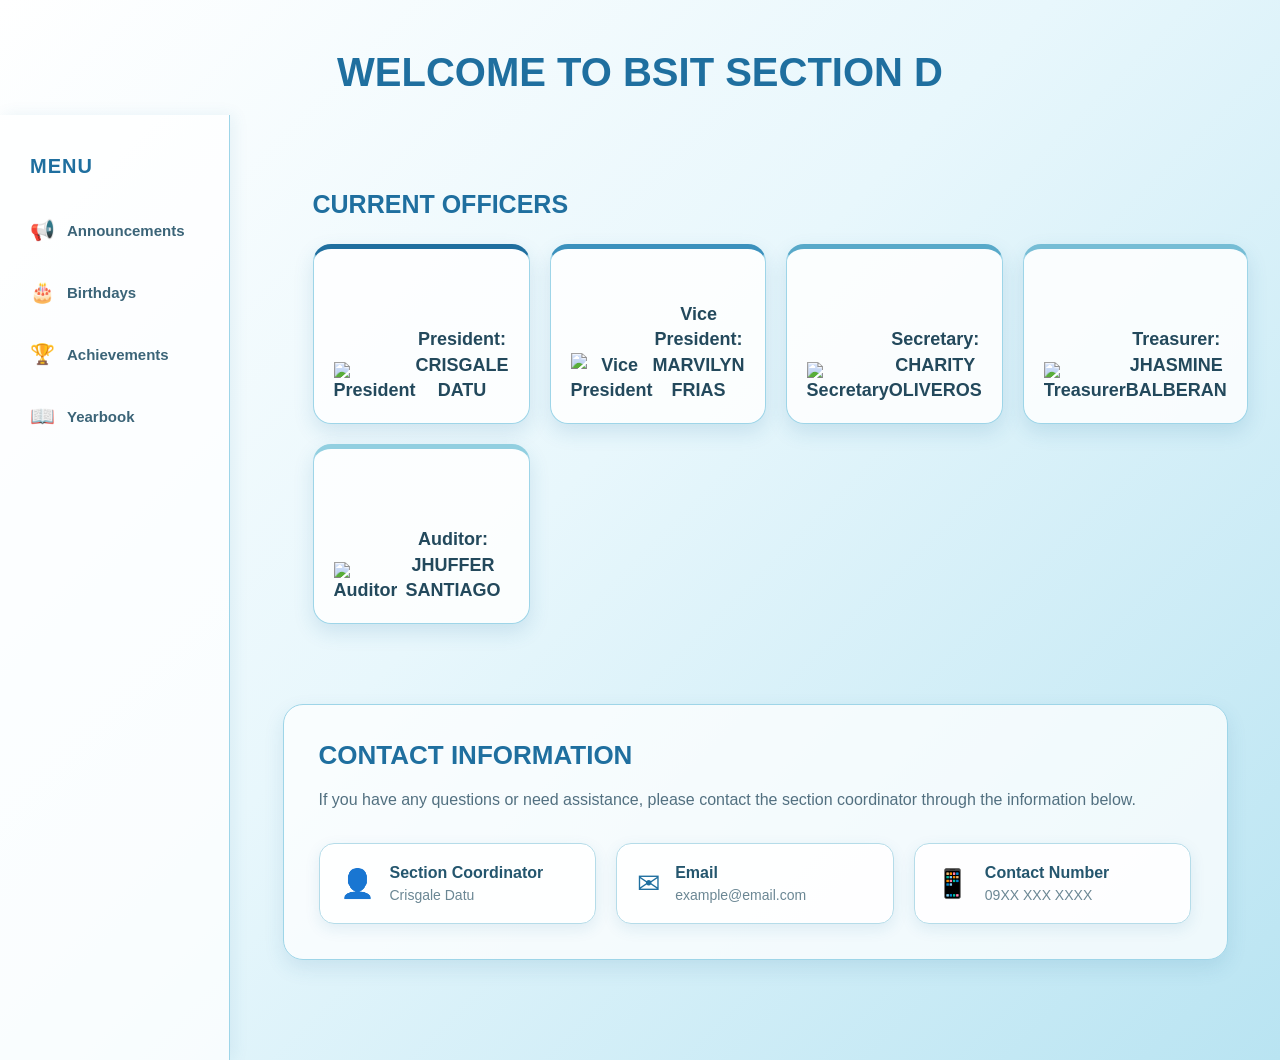
==== index.html @ aa1c69f5 "Add files via upload" ====
<!DOCTYPE html>
<head>
    <title>BSIT SECTION </title>
    <link rel="stylesheet" href="bsit.css">
</head>

<body>
    <h1>WELCOME TO BSIT SECTION D</h1>
    <div class="layout">

    <aside class="sidebar">

        <h2>MENU</h2>

        <a href="announcements.html">
            <span>📢</span>
            Announcements
           
        </a>

        <a href="birthdays.html">
            <span>🎂</span>
            Birthdays
        </a>

        <a href="achievement.html">
            <span>🏆</span>
            Achievements
        </a>

        <a href="yearbook.html">
            <span>📖</span>
            Yearbook
        </a>

    </aside>

    
    <main class = "main-content">

    
    <div class = "container">
        <div class = "row">
            <div class = "officers">
                <h2>CURRENT OFFICERS</h2>
                
                    <h1 class="pres">
    <img src="pres.jpg" alt="President">
    President: CRISGALE DATU
</h1>

<h1 class="vice">
    <img src="vp.jpg" alt="Vice President">
    Vice President: MARVILYN FRIAS
</h1>

<h1 class="sec">
    <img src="sec.jpg" alt="Secretary">
    Secretary: CHARITY OLIVEROS
</h1>

<h1 class="tre">
    <img src="tre.jpg" alt="Treasurer">
    Treasurer: JHASMINE BALBERAN
</h1>

<h1 class="aud">
    <img src="aud.jpg" alt="Auditor">
    Auditor: JHUFFER SANTIAGO
</h1>
            </div>
            <div class="info">
    <h2>CONTACT INFORMATION</h2>

    <p class="info-description">
        If you have any questions or need assistance, please contact
        the section coordinator through the information below.
    </p>

    <div class="contact-card">
        <div class="contact-item">
            <span class="contact-icon">👤</span>
            <div>
                <h3>Section Coordinator</h3>
                <p>Crisgale Datu</p>
            </div>
        </div>

        <div class="contact-item">
            <span class="contact-icon">✉</span>
            <div>
                <h3>Email</h3>
                <p>example@email.com</p>
            </div>
        </div>

        <div class="contact-item">
            <span class="contact-icon">📱</span>
            <div>
                <h3>Contact Number</h3>
                <p>09XX XXX XXXX</p>
            </div>
        </div>
    </div>
</div>
        </div>
    </div>
    </main>
</body>
</html>
---- bsit.css ----
/* =========================
   MAIN PAGE
========================= */

body {
    margin: 0;
    font-family: Arial, Helvetica, sans-serif;

    background: linear-gradient(
        135deg,
        #ffffff 0%,
        #e8f7fc 45%,
        #b9e4f2 100%
    );

    color: #1e3a4c;
}


/* =========================
   MAIN TITLE
========================= */

h1 {
    text-align: center;
    color: #1f6f9f;
    font-size: 40px;
    margin-top: 50px;
    margin-bottom: 20px;
}


/* =========================
   OFFICERS SECTION
========================= */

.officers {
    width: 90%;
    max-width: 1120px;
    margin: 45px auto;
    padding: 30px;

    box-sizing: border-box;

    display: grid;
    grid-template-columns: repeat(4, 1fr);
    gap: 20px;
}


/* Section title */

.officers h2 {
    grid-column: 1 / -1;

    color: #1f6f9f;
    font-size: 25px;
    margin: 0 0 5px 0;
    font-weight: 600;
}


/* Officer cards */

.officers h1 {
    margin: 0;
    min-height: 180px;

    display: flex;
    align-items: flex-end;

    padding: 20px;

    box-sizing: border-box;

    background: rgba(255, 255, 255, 0.85);

    border: 1px solid #9ed5e8;
    border-radius: 18px;

    color: #23495c;
    font-size: 18px;
    font-weight: 600;
    line-height: 1.4;

    box-shadow: 0 8px 20px rgba(31, 111, 159, 0.15);

    transition: 0.3s;
}


/* Officer hover */

.officers h1:hover {
    transform: translateY(-6px);

    background: #ffffff;

    box-shadow: 0 12px 25px rgba(31, 111, 159, 0.25);
}


/* Officer accents */

.officers .pres {
    border-top: 5px solid #1f6f9f;
}

.officers .vice {
    border-top: 5px solid #3b91bd;
}

.officers .sec {
    border-top: 5px solid #58a9c9;
}

.officers .tre {
    border-top: 5px solid #76bdd5;
}

.officers .aud {
    border-top: 5px solid #91cfe0;
}


/* =========================
   INFORMATION SECTION
========================= */

.info {
    width: 90%;
    max-width: 1120px;
    margin: 50px auto;
    padding: 35px;

    box-sizing: border-box;

    background: rgba(255, 255, 255, 0.75);

    border: 1px solid #9ed5e8;
    border-radius: 20px;

    box-shadow: 0 8px 20px rgba(31, 111, 159, 0.12);
}


/* Info title */

.info h2 {
    margin: 0 0 15px;

    color: #1f6f9f;

    font-size: 26px;
    font-weight: 600;
}


/* Description */

.info-description {
    color: #527080;

    font-size: 16px;
    line-height: 1.6;

    margin-bottom: 30px;
}


/* =========================
   CONTACT CARDS
========================= */

.contact-card {
    display: grid;

    grid-template-columns: repeat(3, 1fr);

    gap: 20px;
}


/* Individual contact */

.contact-item {
    display: flex;
    align-items: center;

    gap: 15px;

    padding: 20px;

    background: rgba(255, 255, 255, 0.9);

    border: 1px solid #b5dce9;

    border-radius: 15px;

    box-shadow: 0 5px 15px rgba(31, 111, 159, 0.1);

    transition: 0.3s;
}


/* Contact hover */

.contact-item:hover {
    transform: translateY(-5px);

    background: #ffffff;

    border-color: #6db7d2;

    box-shadow: 0 10px 20px rgba(31, 111, 159, 0.18);
}


/* Icons */

.contact-icon {
    font-size: 28px;

    color: #1f6f9f;
}


/* Contact heading */

.contact-item h3 {
    margin: 0 0 5px;

    color: #24566e;

    font-size: 16px;
}


/* Contact information */

.contact-item p {
    margin: 0;

    color: #6b8794;

    font-size: 14px;
}


/* =========================
   RESPONSIVE DESIGN
========================= */

@media (max-width: 900px) {

    .officers {
        grid-template-columns: repeat(2, 1fr);
    }

    .contact-card {
        grid-template-columns: 1fr;
    }
}


@media (max-width: 600px) {

    h1 {
        font-size: 30px;
    }

    .officers {
        grid-template-columns: 1fr;
        width: 95%;
        padding: 15px;
    }

    .info {
        width: 95%;
        padding: 25px;
    }

}
/* =========================
   PAGE LAYOUT
========================= */

.layout {
    display: flex;
    min-height: 100vh;
}


/* =========================
   SIDEBAR
========================= */

.sidebar {
    width: 230px;
    min-height: 100vh;

    position: sticky;
    top: 0;

    padding: 30px 15px;

    box-sizing: border-box;

    background: rgba(255, 255, 255, 0.75);

    border-right: 1px solid #9ed5e8;

    box-shadow: 4px 0 15px rgba(31, 111, 159, 0.08);
}


/* Sidebar title */

.sidebar h2 {
    color: #1f6f9f;

    font-size: 20px;

    margin: 10px 15px 25px;

    letter-spacing: 1px;
}


/* Sidebar links */

.sidebar a {
    display: flex;
    align-items: center;

    gap: 12px;

    padding: 15px;

    margin-bottom: 8px;

    text-decoration: none;

    color: #3b6478;

    font-size: 15px;
    font-weight: 600;

    border-radius: 12px;

    transition: 0.3s;
}


/* Icons */

.sidebar a span {
    font-size: 20px;
}


/* Hover */

.sidebar a:hover {
    background: #dff3fa;

    color: #1f6f9f;

    transform: translateX(5px);
}


/* Active-style appearance */

.sidebar a:focus {
    background: #ccecf6;
    color: #1f6f9f;
}


/* =========================
   MAIN CONTENT
========================= */

.main-content {
    flex: 1;

    min-width: 0;

    padding-bottom: 50px;
}
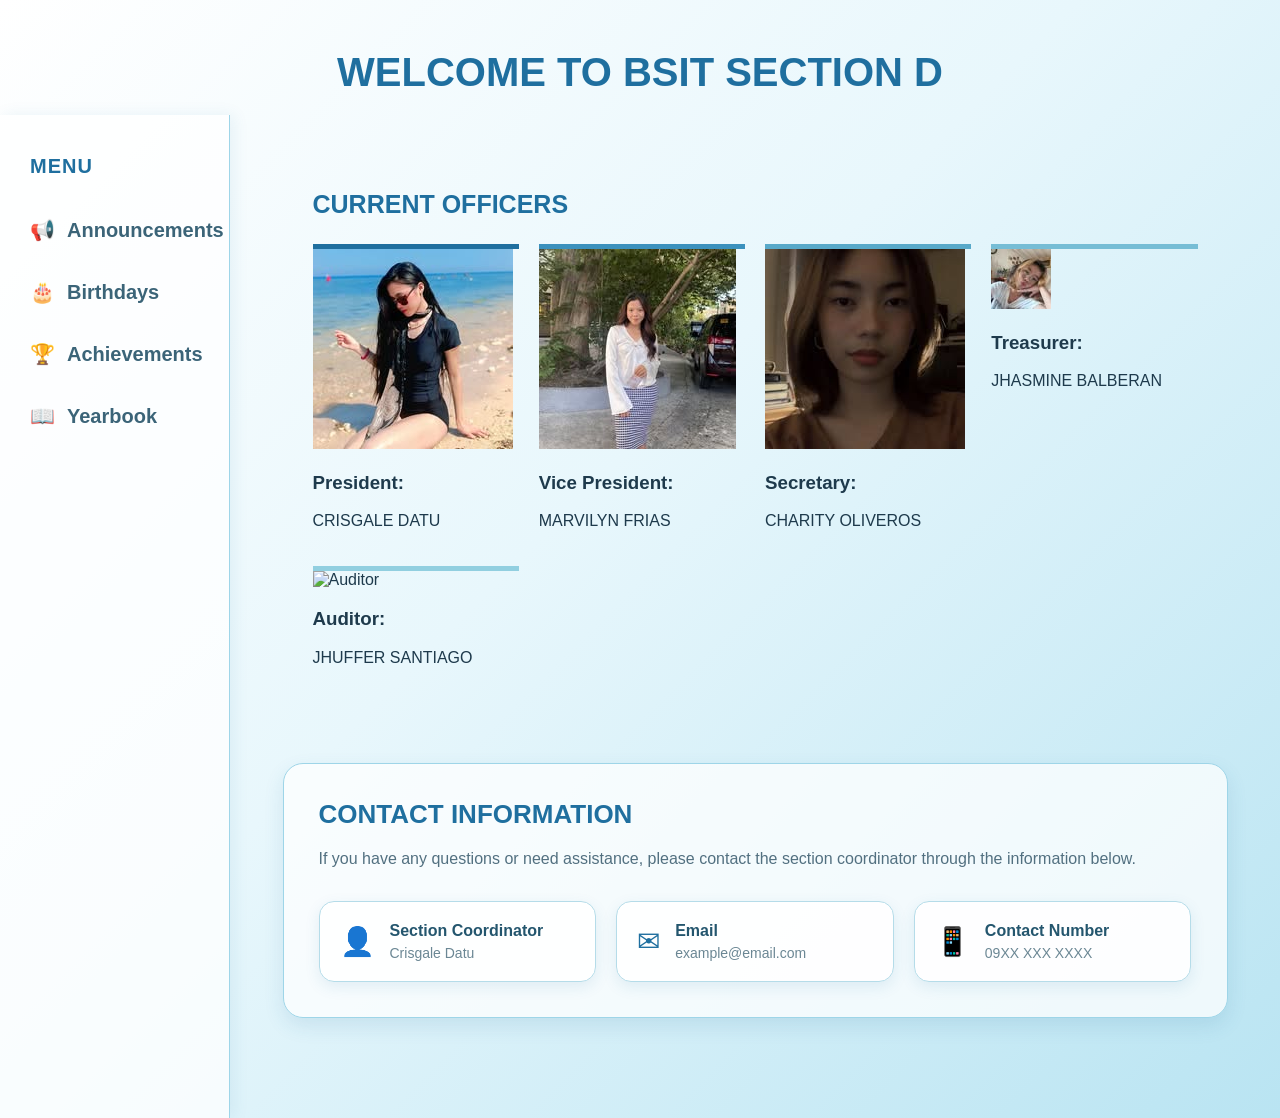
==== commit bf84e9ef: "Update index.html" ====
--- a/index.html
+++ b/index.html
@@ -1,111 +1,179 @@
 <!DOCTYPE html>
+<html lang="en">
 <head>
-    <title>BSIT SECTION </title>
+    <meta charset="UTF-8">
+    <meta name="viewport" content="width=device-width, initial-scale=1.0">
+
+    <title>BSIT Section D</title>
+
     <link rel="stylesheet" href="bsit.css">
 </head>
 
 <body>
-    <h1>WELCOME TO BSIT SECTION D</h1>
+
+    <!-- PAGE TITLE -->
+    <header class="page-header">
+        <h1>WELCOME TO BSIT SECTION D</h1>
+    </header>
+
+
+    <!-- MAIN LAYOUT -->
     <div class="layout">
 
-    <aside class="sidebar">
-
-        <h2>MENU</h2>
-
-        <a href="announcements.html">
-            <span>📢</span>
-            Announcements
-           
-        </a>
-
-        <a href="birthdays.html">
-            <span>🎂</span>
-            Birthdays
-        </a>
-
-        <a href="achievement.html">
-            <span>🏆</span>
-            Achievements
-        </a>
-
-        <a href="yearbook.html">
-            <span>📖</span>
-            Yearbook
-        </a>
-
-    </aside>
-
-    
-    <main class = "main-content">
-
-    
-    <div class = "container">
-        <div class = "row">
-            <div class = "officers">
+        <!-- SIDEBAR -->
+        <aside class="sidebar">
+
+            <h2>MENU</h2>
+
+            <a href="announcements.html">
+                <span>📢</span>
+                <span>Announcements</span>
+            </a>
+
+            <a href="birthdays.html">
+                <span>🎂</span>
+                <span>Birthdays</span>
+            </a>
+
+            <a href="achievement.html">
+                <span>🏆</span>
+                <span>Achievements</span>
+            </a>
+
+            <a href="yearbook.html">
+                <span>📖</span>
+                <span>Yearbook</span>
+            </a>
+
+        </aside>
+
+
+        <!-- MAIN CONTENT -->
+        <main class="main-content">
+
+            <!-- OFFICERS -->
+            <section class="officers">
+
                 <h2>CURRENT OFFICERS</h2>
-                
-                    <h1 class="pres">
-    <img src="pres.jpg" alt="President">
-    President: CRISGALE DATU
-</h1>
-
-<h1 class="vice">
-    <img src="vp.jpg" alt="Vice President">
-    Vice President: MARVILYN FRIAS
-</h1>
-
-<h1 class="sec">
-    <img src="sec.jpg" alt="Secretary">
-    Secretary: CHARITY OLIVEROS
-</h1>
-
-<h1 class="tre">
-    <img src="tre.jpg" alt="Treasurer">
-    Treasurer: JHASMINE BALBERAN
-</h1>
-
-<h1 class="aud">
-    <img src="aud.jpg" alt="Auditor">
-    Auditor: JHUFFER SANTIAGO
-</h1>
-            </div>
-            <div class="info">
-    <h2>CONTACT INFORMATION</h2>
-
-    <p class="info-description">
-        If you have any questions or need assistance, please contact
-        the section coordinator through the information below.
-    </p>
-
-    <div class="contact-card">
-        <div class="contact-item">
-            <span class="contact-icon">👤</span>
-            <div>
-                <h3>Section Coordinator</h3>
-                <p>Crisgale Datu</p>
-            </div>
-        </div>
-
-        <div class="contact-item">
-            <span class="contact-icon">✉</span>
-            <div>
-                <h3>Email</h3>
-                <p>example@email.com</p>
-            </div>
-        </div>
-
-        <div class="contact-item">
-            <span class="contact-icon">📱</span>
-            <div>
-                <h3>Contact Number</h3>
-                <p>09XX XXX XXXX</p>
-            </div>
-        </div>
+
+
+                <!-- PRESIDENT -->
+                <div class="officer-card pres">
+
+                    <img src="pres.jpg" alt="President">
+
+                    <h3>President:</h3>
+                    <p>CRISGALE DATU</p>
+
+                </div>
+
+
+                <!-- VICE PRESIDENT -->
+                <div class="officer-card vice">
+
+                    <img src="vp.jpg" alt="Vice President">
+
+                    <h3>Vice President:</h3>
+                    <p>MARVILYN FRIAS</p>
+
+                </div>
+
+
+                <!-- SECRETARY -->
+                <div class="officer-card sec">
+
+                    <img src="sec.jpg" alt="Secretary">
+
+                    <h3>Secretary:</h3>
+                    <p>CHARITY OLIVEROS</p>
+
+                </div>
+
+
+                <!-- TREASURER -->
+                <div class="officer-card tre">
+
+                    <img src="tre.jpg" alt="Treasurer">
+
+                    <h3>Treasurer:</h3>
+                    <p>JHASMINE BALBERAN</p>
+
+                </div>
+
+
+                <!-- AUDITOR -->
+                <div class="officer-card aud">
+
+                    <img src="aud.jpg" alt="Auditor">
+
+                    <h3>Auditor:</h3>
+                    <p>JHUFFER SANTIAGO</p>
+
+                </div>
+
+            </section>
+
+
+            <!-- CONTACT INFORMATION -->
+            <section class="info">
+
+                <h2>CONTACT INFORMATION</h2>
+
+                <p class="info-description">
+                    If you have any questions or need assistance,
+                    please contact the section coordinator through
+                    the information below.
+                </p>
+
+
+                <div class="contact-card">
+
+                    <!-- COORDINATOR -->
+                    <div class="contact-item">
+
+                        <span class="contact-icon">👤</span>
+
+                        <div>
+                            <h3>Section Coordinator</h3>
+                            <p>Crisgale Datu</p>
+                        </div>
+
+                    </div>
+
+
+                    <!-- EMAIL -->
+                    <div class="contact-item">
+
+                        <span class="contact-icon">✉</span>
+
+                        <div>
+                            <h3>Email</h3>
+                            <p>example@email.com</p>
+                        </div>
+
+                    </div>
+
+
+                    <!-- PHONE -->
+                    <div class="contact-item">
+
+                        <span class="contact-icon">📱</span>
+
+                        <div>
+                            <h3>Contact Number</h3>
+                            <p>09XX XXX XXXX</p>
+                        </div>
+
+                    </div>
+
+                </div>
+
+            </section>
+
+        </main>
+
     </div>
-</div>
-        </div>
-    </div>
-    </main>
+
 </body>
 </html>
 
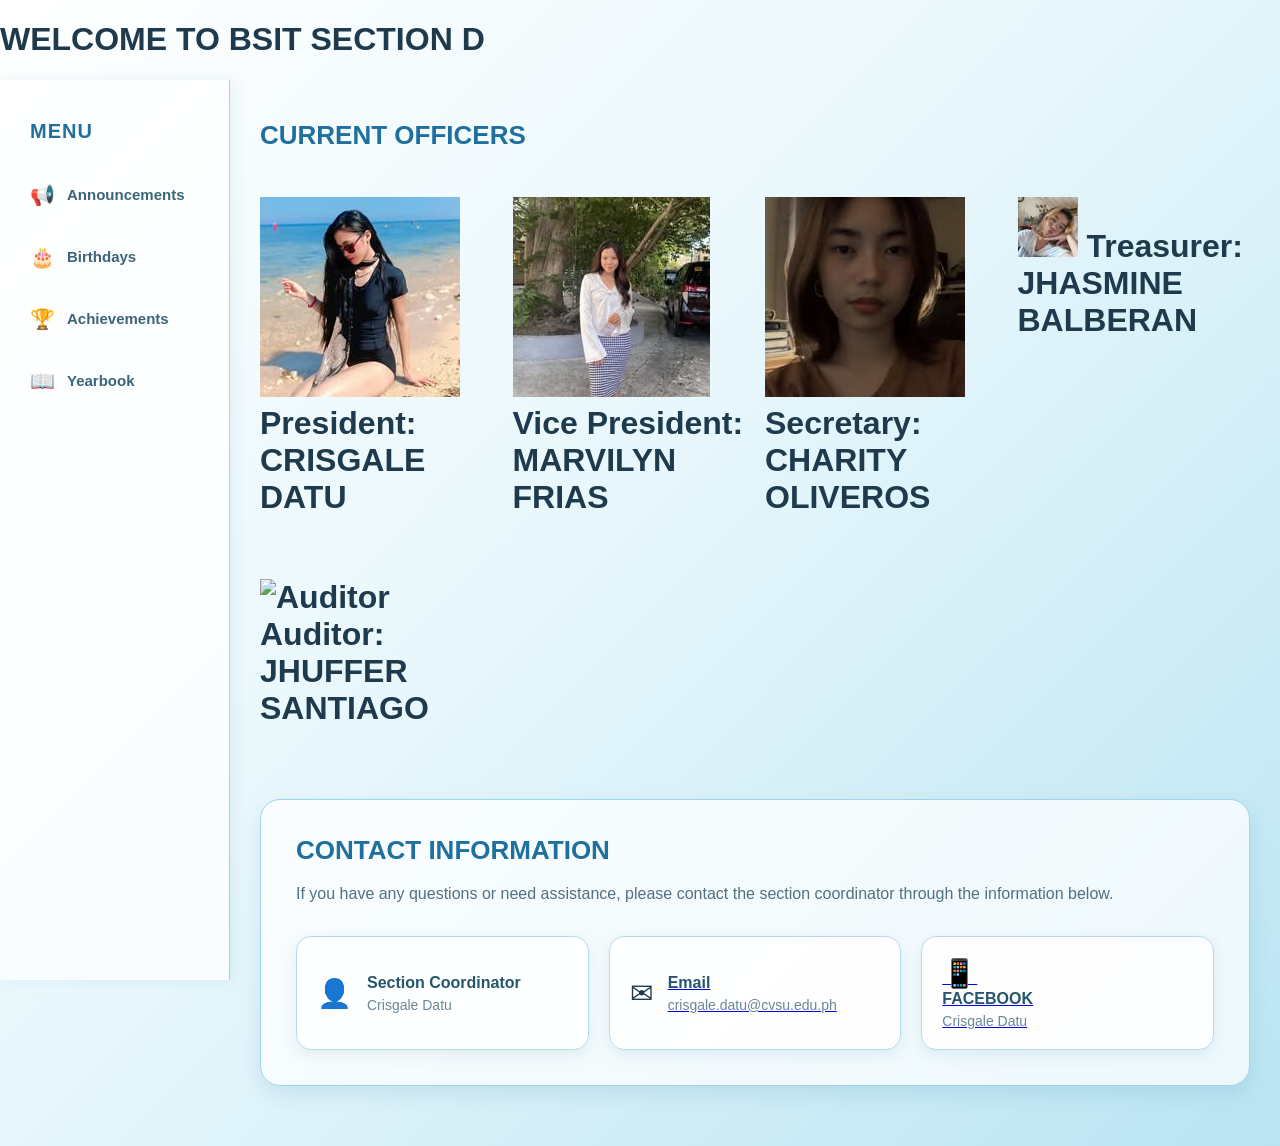
==== commit 42aad9de: "Refactor index.html and update officer information Refactored HTML structure and updated officer det" ====
--- a/index.html
+++ b/index.html
@@ -1,179 +1,115 @@
 <!DOCTYPE html>
-<html lang="en">
 <head>
-    <meta charset="UTF-8">
-    <meta name="viewport" content="width=device-width, initial-scale=1.0">
-
-    <title>BSIT Section D</title>
-
+    <title>BSIT SECTION </title>
     <link rel="stylesheet" href="bsit.css">
 </head>
 
 <body>
-
-    <!-- PAGE TITLE -->
-    <header class="page-header">
-        <h1>WELCOME TO BSIT SECTION D</h1>
-    </header>
-
-
-    <!-- MAIN LAYOUT -->
+    <h1>WELCOME TO BSIT SECTION D</h1>
     <div class="layout">
 
-        <!-- SIDEBAR -->
-        <aside class="sidebar">
+    <aside class="sidebar">
 
-            <h2>MENU</h2>
+        <h2>MENU</h2>
 
-            <a href="announcements.html">
-                <span>📢</span>
-                <span>Announcements</span>
-            </a>
+        <a href="announcements.html">
+            <span>📢</span>
+            Announcements
+           
+        </a>
 
-            <a href="birthdays.html">
-                <span>🎂</span>
-                <span>Birthdays</span>
-            </a>
+        <a href="birthdays.html">
+            <span>🎂</span>
+            Birthdays
+        </a>
 
-            <a href="achievement.html">
-                <span>🏆</span>
-                <span>Achievements</span>
-            </a>
+        <a href="achievement.html">
+            <span>🏆</span>
+            Achievements
+        </a>
 
-            <a href="yearbook.html">
-                <span>📖</span>
-                <span>Yearbook</span>
-            </a>
+        <a href="yearbook.html">
+            <span>📖</span>
+            Yearbook
+        </a>
 
-        </aside>
+    </aside>
 
+    
+    <main class = "main-content">
 
-        <!-- MAIN CONTENT -->
-        <main class="main-content">
+    
+    <div class = "container">
+        <div class = "row">
+            <div class = "officers">
+                <h2>CURRENT OFFICERS</h2>
+                
+                    <h1 class="pres">
+    <img src="pres.jpg" alt="President">
+    President: CRISGALE DATU
+</h1>
 
-            <!-- OFFICERS -->
-            <section class="officers">
+<h1 class="vice">
+    <img src="vp.jpg" alt="Vice President">
+    Vice President: MARVILYN FRIAS
+</h1>
 
-                <h2>CURRENT OFFICERS</h2>
+<h1 class="sec">
+    <img src="sec.jpg" alt="Secretary">
+    Secretary: CHARITY OLIVEROS
+</h1>
 
+<h1 class="tre">
+    <img src="tre.jpg" alt="Treasurer">
+    Treasurer: JHASMINE BALBERAN
+</h1>
 
-                <!-- PRESIDENT -->
-                <div class="officer-card pres">
+<h1 class="aud">
+    <img src="aud.jpg" alt="Auditor">
+    Auditor: JHUFFER SANTIAGO
+</h1>
+            </div>
+            <div class="info">
+    <h2>CONTACT INFORMATION</h2>
 
-                    <img src="pres.jpg" alt="President">
+    <p class="info-description">
+        If you have any questions or need assistance, please contact
+        the section coordinator through the information below.
+    </p>
 
-                    <h3>President:</h3>
-                    <p>CRISGALE DATU</p>
+    <div class="contact-card">
+        <div class="contact-item">
+            <span class="contact-icon">👤</span>
+            <div>
+                <h3>Section Coordinator</h3>
+                <p>Crisgale Datu</p>
+            </div>
+        </div>
 
-                </div>
+        <div class="contact-item">
+            <span class="contact-icon">✉</span>
+            <a href="mailto:crisgale.datu@cvsu.edu.ph">
+            <div>
+                <h3>Email</h3>
+                <p>crisgale.datu@cvsu.edu.ph</p>
+            </div>
+        </a>
+        </div>
 
-
-                <!-- VICE PRESIDENT -->
-                <div class="officer-card vice">
-
-                    <img src="vp.jpg" alt="Vice President">
-
-                    <h3>Vice President:</h3>
-                    <p>MARVILYN FRIAS</p>
-
-                </div>
-
-
-                <!-- SECRETARY -->
-                <div class="officer-card sec">
-
-                    <img src="sec.jpg" alt="Secretary">
-
-                    <h3>Secretary:</h3>
-                    <p>CHARITY OLIVEROS</p>
-
-                </div>
-
-
-                <!-- TREASURER -->
-                <div class="officer-card tre">
-
-                    <img src="tre.jpg" alt="Treasurer">
-
-                    <h3>Treasurer:</h3>
-                    <p>JHASMINE BALBERAN</p>
-
-                </div>
-
-
-                <!-- AUDITOR -->
-                <div class="officer-card aud">
-
-                    <img src="aud.jpg" alt="Auditor">
-
-                    <h3>Auditor:</h3>
-                    <p>JHUFFER SANTIAGO</p>
-
-                </div>
-
-            </section>
-
-
-            <!-- CONTACT INFORMATION -->
-            <section class="info">
-
-                <h2>CONTACT INFORMATION</h2>
-
-                <p class="info-description">
-                    If you have any questions or need assistance,
-                    please contact the section coordinator through
-                    the information below.
-                </p>
-
-
-                <div class="contact-card">
-
-                    <!-- COORDINATOR -->
-                    <div class="contact-item">
-
-                        <span class="contact-icon">👤</span>
-
-                        <div>
-                            <h3>Section Coordinator</h3>
-                            <p>Crisgale Datu</p>
-                        </div>
-
-                    </div>
-
-
-                    <!-- EMAIL -->
-                    <div class="contact-item">
-
-                        <span class="contact-icon">✉</span>
-
-                        <div>
-                            <h3>Email</h3>
-                            <p>example@email.com</p>
-                        </div>
-
-                    </div>
-
-
-                    <!-- PHONE -->
-                    <div class="contact-item">
-
-                        <span class="contact-icon">📱</span>
-
-                        <div>
-                            <h3>Contact Number</h3>
-                            <p>09XX XXX XXXX</p>
-                        </div>
-
-                    </div>
-
-                </div>
-
-            </section>
-
-        </main>
-
+        <div class="contact-item" >
+            <a href="https://www.facebook.com/crisgale.datu">
+            <span class="contact-icon">📱</span>
+            <div>
+                <h3>FACEBOOK</h3>
+                <p>Crisgale Datu</p>
+            </div>
+        </a>
+        </div>
     </div>
-
+</div>
+        </div>
+    </div>
+    </main>
 </body>
 </html>
 
--- a/bsit.css
+++ b/bsit.css
@@ -1,9 +1,18 @@
-/* =========================
-   MAIN PAGE
-========================= */
+/* ========================================
+   RESET
+======================================== */
+
+* {
+    box-sizing: border-box;
+}
+
+html {
+    scroll-behavior: smooth;
+}
 
 body {
     margin: 0;
+
     font-family: Arial, Helvetica, sans-serif;
 
     background: linear-gradient(
@@ -14,130 +23,321 @@
     );
 
     color: #1e3a4c;
-}
-
-
-/* =========================
-   MAIN TITLE
-========================= */
-
-h1 {
+
+    min-height: 100vh;
+}
+
+
+/* ========================================
+   PAGE HEADER
+======================================== */
+
+.page-header {
+    width: 100%;
+
+    padding: 35px 20px 20px;
+
     text-align: center;
+}
+
+.page-header h1 {
+    margin: 0;
+
     color: #1f6f9f;
-    font-size: 40px;
-    margin-top: 50px;
-    margin-bottom: 20px;
-}
-
-
-/* =========================
-   OFFICERS SECTION
-========================= */
+
+    font-size: clamp(28px, 4vw, 40px);
+
+    font-weight: 700;
+
+    line-height: 1.2;
+}
+
+
+/* ========================================
+   MAIN LAYOUT
+======================================== */
+
+.layout {
+    display: flex;
+
+    width: 100%;
+
+    min-height: calc(100vh - 120px);
+}
+
+
+/* ========================================
+   SIDEBAR
+======================================== */
+
+.sidebar {
+    width: 230px;
+
+    flex-shrink: 0;
+
+    min-height: 100vh;
+
+    position: sticky;
+
+    top: 0;
+
+    align-self: flex-start;
+
+    padding: 30px 15px;
+
+    background: rgba(255, 255, 255, 0.75);
+
+    border-right: 1px solid #9ed5e8;
+
+    box-shadow: 4px 0 15px rgba(31, 111, 159, 0.08);
+}
+
+
+/* Sidebar title */
+
+.sidebar h2 {
+    color: #1f6f9f;
+
+    font-size: 20px;
+
+    margin: 10px 15px 25px;
+
+    letter-spacing: 1px;
+}
+
+
+/* Sidebar links */
+
+.sidebar a {
+    display: flex;
+
+    align-items: center;
+
+    gap: 12px;
+
+    width: 100%;
+
+    padding: 15px;
+
+    margin-bottom: 8px;
+
+    text-decoration: none;
+
+    color: #3b6478;
+
+    font-size: 15px;
+
+    font-weight: 600;
+
+    border-radius: 12px;
+
+    transition: 0.3s;
+}
+
+
+/* Sidebar icons */
+
+.sidebar a span:first-child {
+    font-size: 20px;
+
+    flex-shrink: 0;
+}
+
+
+/* Sidebar hover */
+
+.sidebar a:hover {
+    background: #dff3fa;
+
+    color: #1f6f9f;
+
+    transform: translateX(5px);
+}
+
+
+/* ========================================
+   MAIN CONTENT
+======================================== */
+
+.main-content {
+    flex: 1;
+
+    min-width: 0;
+
+    padding: 20px 30px 60px;
+}
+
+
+/* ========================================
+   OFFICERS
+======================================== */
 
 .officers {
-    width: 90%;
+    width: 100%;
+
     max-width: 1120px;
-    margin: 45px auto;
-    padding: 30px;
-
-    box-sizing: border-box;
+
+    margin: 20px auto 50px;
 
     display: grid;
-    grid-template-columns: repeat(4, 1fr);
+
+    grid-template-columns: repeat(4, minmax(0, 1fr));
+
     gap: 20px;
 }
 
 
-/* Section title */
-
-.officers h2 {
+/* Officers title */
+
+.officers > h2 {
     grid-column: 1 / -1;
 
+    margin: 0 0 5px;
+
     color: #1f6f9f;
-    font-size: 25px;
-    margin: 0 0 5px 0;
+
+    font-size: 26px;
+
     font-weight: 600;
 }
 
 
-/* Officer cards */
-
-.officers h1 {
+/* ========================================
+   OFFICER CARD
+======================================== */
+
+.officer-card {
+    width: 100%;
+
+    min-width: 0;
+
+    min-height: 250px;
+
+    padding: 15px;
+
+    display: flex;
+
+    flex-direction: column;
+
+    align-items: center;
+
+    justify-content: flex-start;
+
+    text-align: center;
+
+    background: rgba(255, 255, 255, 0.88);
+
+    border: 1px solid #9ed5e8;
+
+    border-radius: 18px;
+
+    overflow: hidden;
+
+    box-shadow: 0 8px 20px rgba(31, 111, 159, 0.15);
+
+    transition:
+        transform 0.3s ease,
+        box-shadow 0.3s ease,
+        background 0.3s ease;
+}
+
+
+/* Officer image */
+
+.officer-card img {
+    display: block;
+
+    width: 100%;
+
+    height: 170px;
+
+    object-fit: cover;
+
+    border-radius: 12px;
+
+    margin-bottom: 14px;
+}
+
+
+/* Officer name/title */
+
+.officer-card h3 {
     margin: 0;
-    min-height: 180px;
-
-    display: flex;
-    align-items: flex-end;
-
-    padding: 20px;
-
-    box-sizing: border-box;
-
-    background: rgba(255, 255, 255, 0.85);
+
+    color: #23495c;
+
+    font-size: 17px;
+
+    line-height: 1.3;
+}
+
+
+/* Officer name */
+
+.officer-card p {
+    margin: 3px 0 0;
+
+    color: #23495c;
+
+    font-size: 17px;
+
+    font-weight: 700;
+
+    line-height: 1.3;
+}
+
+
+/* Hover */
+
+.officer-card:hover {
+    transform: translateY(-6px);
+
+    background: #ffffff;
+
+    box-shadow: 0 12px 25px rgba(31, 111, 159, 0.25);
+}
+
+
+/* Officer accents */
+
+.officer-card.pres {
+    border-top: 5px solid #1f6f9f;
+}
+
+.officer-card.vice {
+    border-top: 5px solid #3b91bd;
+}
+
+.officer-card.sec {
+    border-top: 5px solid #58a9c9;
+}
+
+.officer-card.tre {
+    border-top: 5px solid #76bdd5;
+}
+
+.officer-card.aud {
+    border-top: 5px solid #91cfe0;
+}
+
+
+/* ========================================
+   INFORMATION SECTION
+======================================== */
+
+.info {
+    width: 100%;
+
+    max-width: 1120px;
+
+    margin: 0 auto;
+
+    padding: 35px;
+
+    background: rgba(255, 255, 255, 0.75);
 
     border: 1px solid #9ed5e8;
-    border-radius: 18px;
-
-    color: #23495c;
-    font-size: 18px;
-    font-weight: 600;
-    line-height: 1.4;
-
-    box-shadow: 0 8px 20px rgba(31, 111, 159, 0.15);
-
-    transition: 0.3s;
-}
-
-
-/* Officer hover */
-
-.officers h1:hover {
-    transform: translateY(-6px);
-
-    background: #ffffff;
-
-    box-shadow: 0 12px 25px rgba(31, 111, 159, 0.25);
-}
-
-
-/* Officer accents */
-
-.officers .pres {
-    border-top: 5px solid #1f6f9f;
-}
-
-.officers .vice {
-    border-top: 5px solid #3b91bd;
-}
-
-.officers .sec {
-    border-top: 5px solid #58a9c9;
-}
-
-.officers .tre {
-    border-top: 5px solid #76bdd5;
-}
-
-.officers .aud {
-    border-top: 5px solid #91cfe0;
-}
-
-
-/* =========================
-   INFORMATION SECTION
-========================= */
-
-.info {
-    width: 90%;
-    max-width: 1120px;
-    margin: 50px auto;
-    padding: 35px;
-
-    box-sizing: border-box;
-
-    background: rgba(255, 255, 255, 0.75);
-
-    border: 1px solid #9ed5e8;
+
     border-radius: 20px;
 
     box-shadow: 0 8px 20px rgba(31, 111, 159, 0.12);
@@ -152,6 +352,7 @@
     color: #1f6f9f;
 
     font-size: 26px;
+
     font-weight: 600;
 }
 
@@ -162,34 +363,38 @@
     color: #527080;
 
     font-size: 16px;
+
     line-height: 1.6;
 
-    margin-bottom: 30px;
-}
-
-
-/* =========================
+    margin: 0 0 30px;
+}
+
+
+/* ========================================
    CONTACT CARDS
-========================= */
+======================================== */
 
 .contact-card {
     display: grid;
 
-    grid-template-columns: repeat(3, 1fr);
+    grid-template-columns: repeat(3, minmax(0, 1fr));
 
     gap: 20px;
 }
 
 
-/* Individual contact */
+/* Contact item */
 
 .contact-item {
     display: flex;
+
     align-items: center;
 
     gap: 15px;
 
     padding: 20px;
+
+    min-width: 0;
 
     background: rgba(255, 255, 255, 0.9);
 
@@ -221,7 +426,7 @@
 .contact-icon {
     font-size: 28px;
 
-    color: #1f6f9f;
+    flex-shrink: 0;
 }
 
 
@@ -236,7 +441,7 @@
 }
 
 
-/* Contact information */
+/* Contact text */
 
 .contact-item p {
     margin: 0;
@@ -244,148 +449,227 @@
     color: #6b8794;
 
     font-size: 14px;
-}
-
-
-/* =========================
-   RESPONSIVE DESIGN
-========================= */
-
-@media (max-width: 900px) {
+
+    overflow-wrap: anywhere;
+}
+
+
+/* ========================================
+   TABLET
+======================================== */
+
+@media (max-width: 1100px) {
+
+    .main-content {
+        padding-left: 20px;
+
+        padding-right: 20px;
+    }
 
     .officers {
-        grid-template-columns: repeat(2, 1fr);
+        grid-template-columns: repeat(3, minmax(0, 1fr));
     }
 
     .contact-card {
         grid-template-columns: 1fr;
     }
-}
-
+
+}
+
+
+/* ========================================
+   SMALL TABLET
+======================================== */
+
+@media (max-width: 850px) {
+
+    .layout {
+        flex-direction: column;
+    }
+
+
+    /* Sidebar becomes top navigation */
+
+    .sidebar {
+        width: 100%;
+
+        min-height: auto;
+
+        position: relative;
+
+        padding: 15px;
+
+        border-right: none;
+
+        border-bottom: 1px solid #9ed5e8;
+
+        box-shadow: 0 4px 15px rgba(31, 111, 159, 0.08);
+    }
+
+
+    .sidebar h2 {
+        margin: 5px 10px 15px;
+    }
+
+
+    .sidebar a {
+        display: inline-flex;
+
+        width: auto;
+
+        margin: 3px;
+
+        padding: 10px 12px;
+    }
+
+
+    .sidebar a:hover {
+        transform: none;
+    }
+
+
+    .officers {
+        grid-template-columns: repeat(2, minmax(0, 1fr));
+    }
+
+}
+
+
+/* ========================================
+   MOBILE
+======================================== */
 
 @media (max-width: 600px) {
 
-    h1 {
-        font-size: 30px;
-    }
+    .page-header {
+        padding: 25px 15px 15px;
+    }
+
+
+    .page-header h1 {
+        font-size: 28px;
+    }
+
+
+    .main-content {
+        padding: 15px 12px 40px;
+    }
+
+
+    .sidebar {
+        padding: 12px 8px;
+    }
+
+
+    .sidebar h2 {
+        font-size: 18px;
+
+        margin-left: 8px;
+    }
+
+
+    .sidebar a {
+        padding: 9px;
+
+        font-size: 13px;
+
+        gap: 6px;
+    }
+
+
+    .sidebar a span:first-child {
+        font-size: 17px;
+    }
+
 
     .officers {
         grid-template-columns: 1fr;
-        width: 95%;
+
+        gap: 18px;
+
+        margin-top: 15px;
+    }
+
+
+    .officers > h2 {
+        font-size: 23px;
+    }
+
+
+    .officer-card {
+        min-height: 0;
+
         padding: 15px;
     }
 
+
+    .officer-card img {
+        height: 220px;
+    }
+
+
+    .officer-card h3,
+    .officer-card p {
+        font-size: 18px;
+    }
+
+
     .info {
-        width: 95%;
-        padding: 25px;
-    }
-
-}
-/* =========================
-   PAGE LAYOUT
-========================= */
-
-.layout {
-    display: flex;
-    min-height: 100vh;
-}
-
-
-/* =========================
-   SIDEBAR
-========================= */
-
-.sidebar {
-    width: 230px;
-    min-height: 100vh;
-
-    position: sticky;
-    top: 0;
-
-    padding: 30px 15px;
-
-    box-sizing: border-box;
-
-    background: rgba(255, 255, 255, 0.75);
-
-    border-right: 1px solid #9ed5e8;
-
-    box-shadow: 4px 0 15px rgba(31, 111, 159, 0.08);
-}
-
-
-/* Sidebar title */
-
-.sidebar h2 {
-    color: #1f6f9f;
-
-    font-size: 20px;
-
-    margin: 10px 15px 25px;
-
-    letter-spacing: 1px;
-}
-
-
-/* Sidebar links */
-
-.sidebar a {
-    display: flex;
-    align-items: center;
-
-    gap: 12px;
-
-    padding: 15px;
-
-    margin-bottom: 8px;
-
-    text-decoration: none;
-
-    color: #3b6478;
-
-    font-size: 15px;
-    font-weight: 600;
-
-    border-radius: 12px;
-
-    transition: 0.3s;
-}
-
-
-/* Icons */
-
-.sidebar a span {
-    font-size: 20px;
-}
-
-
-/* Hover */
-
-.sidebar a:hover {
-    background: #dff3fa;
-
-    color: #1f6f9f;
-
-    transform: translateX(5px);
-}
-
-
-/* Active-style appearance */
-
-.sidebar a:focus {
-    background: #ccecf6;
-    color: #1f6f9f;
-}
-
-
-/* =========================
-   MAIN CONTENT
-========================= */
-
-.main-content {
-    flex: 1;
-
-    min-width: 0;
-
-    padding-bottom: 50px;
-}+        padding: 25px 20px;
+
+        margin-top: 30px;
+    }
+
+
+    .info h2 {
+        font-size: 23px;
+    }
+
+
+    .info-description {
+        font-size: 14px;
+    }
+
+
+    .contact-card {
+        grid-template-columns: 1fr;
+
+        gap: 12px;
+    }
+
+
+    .contact-item {
+        padding: 15px;
+    }
+
+}
+
+
+/* ========================================
+   VERY SMALL PHONES
+======================================== */
+
+@media (max-width: 400px) {
+
+    .page-header h1 {
+        font-size: 24px;
+    }
+
+
+    .sidebar a {
+        width: 100%;
+
+        justify-content: flex-start;
+    }
+
+
+    .officer-card img {
+        height: 200px;
+    }
+
+
+    .info {
+        padding: 20px 15px;
+    }
+
+}
